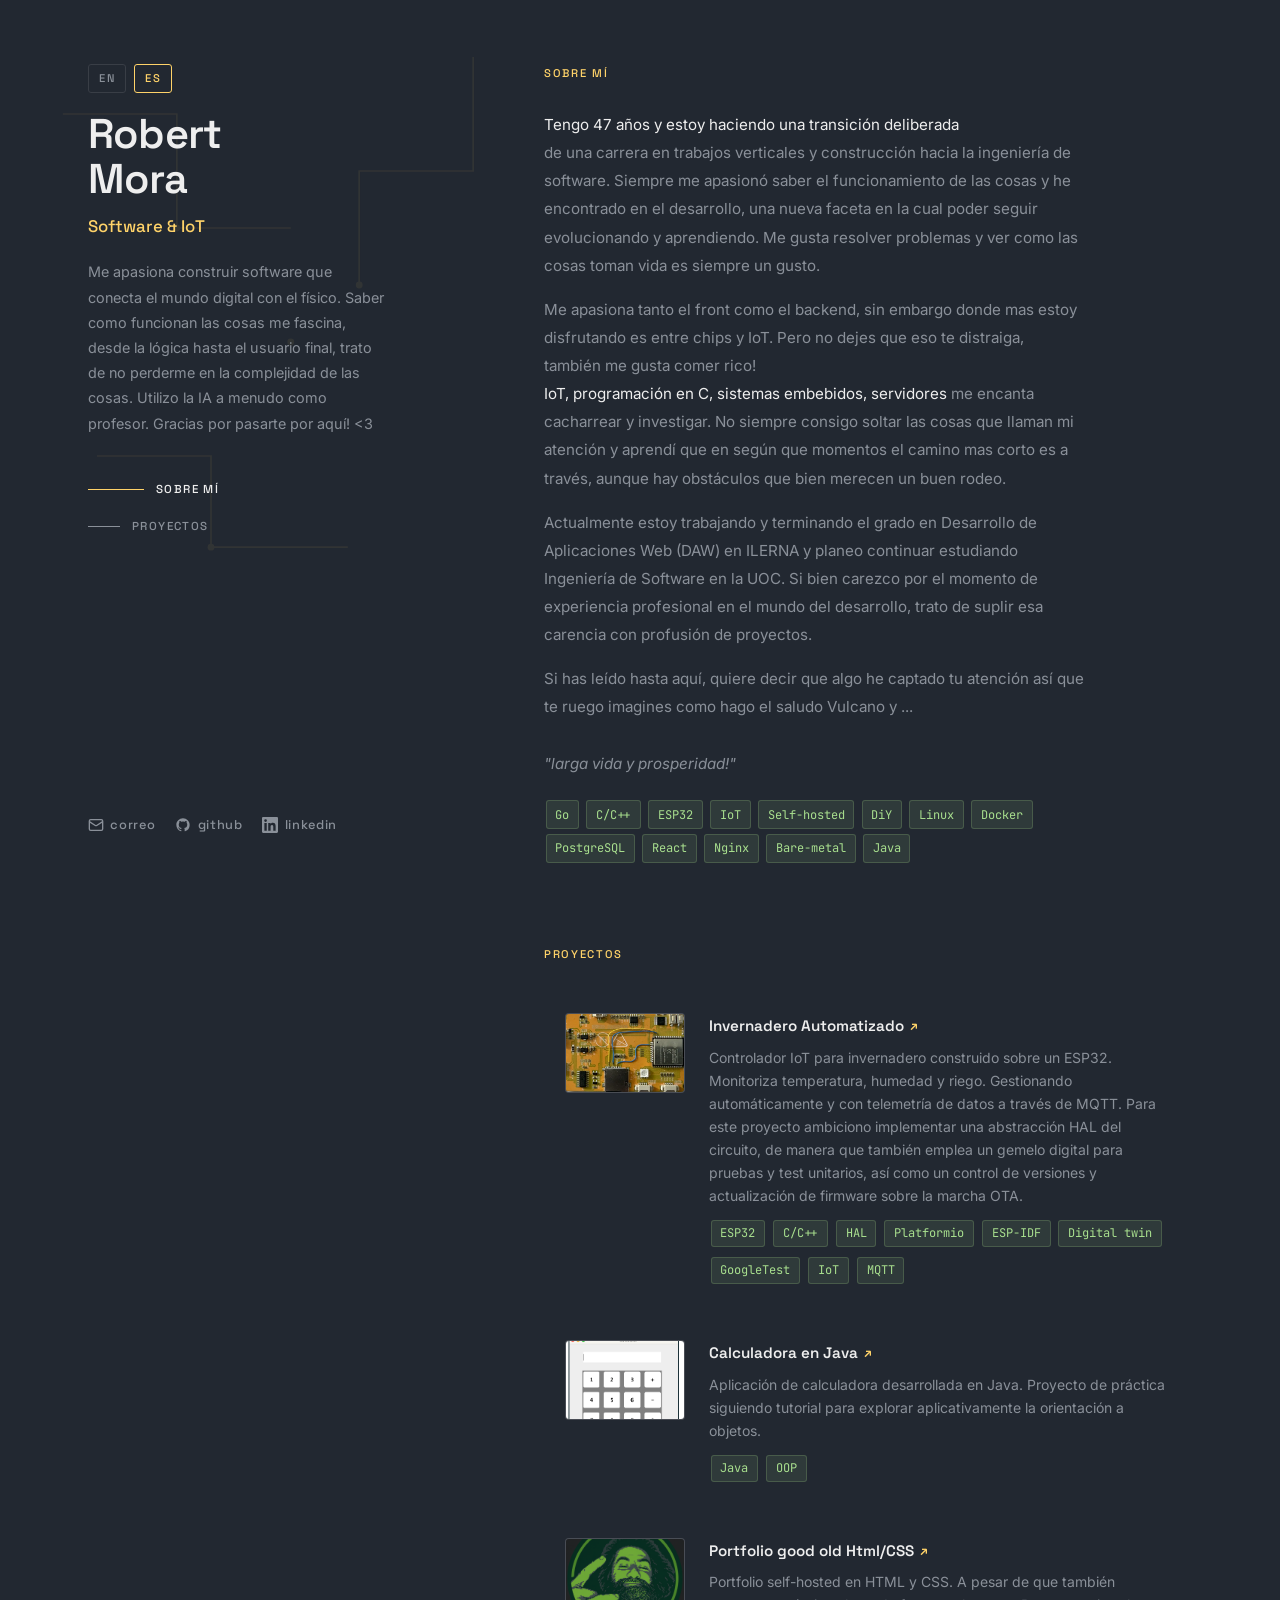
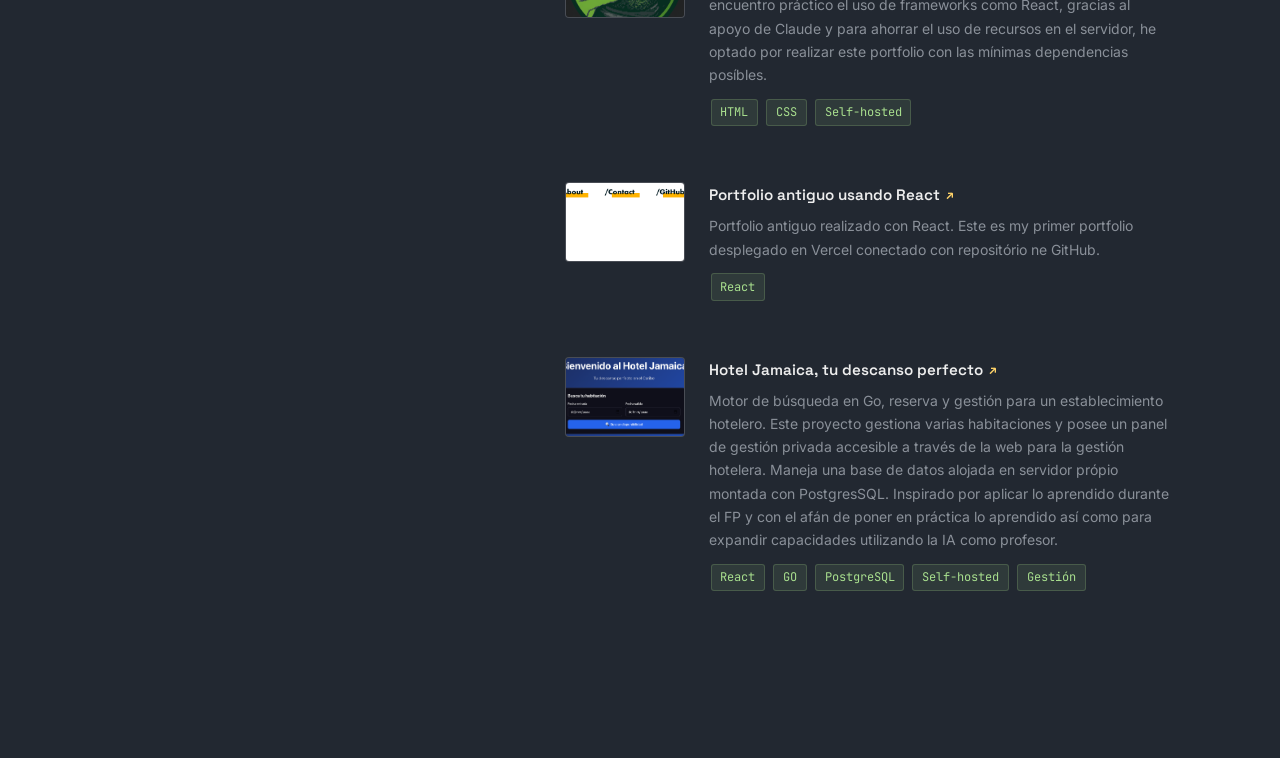
==== html/spanish.html @ 965823fd "added favicon and img folder, also images" ====
<!DOCTYPE html>
<html lang="es">
<head>
  <meta charset="UTF-8" />
  <meta name="viewport" content="width=device-width, initial-scale=1.0" />
  <meta name="description" content="Robert Mora — Ingeniero de Software especializado en IoT, programación bare-metal y desarrollo web full-stack." />
  <title>Robert Mora</title>
  <link rel="stylesheet" href="styles.css" />
  <link rel="icon" type="image/png" href="../img/favicon.png" />
</head>
<body>

  <div class="mobile-indicator" id="mobileIndicator">
    <span class="mobile-section-name" id="mobileSectionName">Sobre mí</span>
  </div>

  <div class="layout">

    <!-- ── PANEL IZQUIERDO ── -->
    <aside class="left" aria-label="Perfil">
      <svg class="circuit-bg" viewBox="0 0 400 600" fill="none" xmlns="http://www.w3.org/2000/svg" aria-hidden="true">
        <path d="M20 100 H120 V200 H220 V300" stroke="#FFD369" stroke-width="1.5" class="trace" style="animation-delay:0s"/>
        <path d="M380 50 V150 H280 V250 H180" stroke="#FFD369" stroke-width="1.5" class="trace" style="animation-delay:0.6s"/>
        <path d="M50 400 H150 V480 H300 V550" stroke="#FFD369" stroke-width="1.5" class="trace" style="animation-delay:1.2s"/>
        <circle cx="120" cy="200" r="3" fill="#FFD369"/>
        <circle cx="220" cy="300" r="3" fill="#FFD369"/>
        <circle cx="280" cy="250" r="3" fill="#FFD369"/>
        <circle cx="150" cy="480" r="3" fill="#FFD369"/>
      </svg>

      <div class="left-inner">
        <div>
          <div class="lang-toggle">
            <a href="index.html" class="lang-btn">EN</a>
            <span class="lang-btn active" aria-current="true">ES</span>
          </div>

          <h1 class="name">Robert<br>Mora</h1>
          <p class="role">Software & IoT</p>
          <p class="bio">
            Me apasiona construir software que conecta el mundo digital con el físico.
            Saber como funcionan las cosas me fascina, desde la lógica hasta el usuario
            final, trato de no perderme en la complejidad de las cosas.
            Utilizo la IA a menudo como profesor.
            Gracias por pasarte por aquí! <3
          </p>

          <nav aria-label="Secciones de la página">
            <ul class="nav" id="siteNav">
              <li class="nav-item active" data-target="sobre-mi">
                <a href="#sobre-mi">
                  <span class="nav-line" aria-hidden="true"></span>
                  <span class="nav-label">Sobre mí</span>
                </a>
              </li>
              <li class="nav-item" data-target="proyectos">
                <a href="#proyectos">
                  <span class="nav-line" aria-hidden="true"></span>
                  <span class="nav-label">Proyectos</span>
                </a>
              </li>
            </ul>
          </nav>
        </div>

        <div>
          <nav class="socials" aria-label="Contacto y redes sociales">
            <a href="mailto:hola@robertmora.dev" class="social-link" aria-label="Enviar correo">
              <svg viewBox="0 0 24 24" fill="none" stroke="currentColor" stroke-width="2" aria-hidden="true">
                <rect x="2" y="4" width="20" height="16" rx="2"/>
                <path d="m22 7-8.97 5.7a1.94 1.94 0 0 1-2.06 0L2 7"/>
              </svg>
              correo
            </a>
            <a href="https://github.com/robertmoar" class="social-link" target="_blank" rel="noopener noreferrer" aria-label="Perfil de GitHub">
              <svg viewBox="0 0 24 24" fill="currentColor" aria-hidden="true">
                <path d="M12 2C6.477 2 2 6.484 2 12.017c0 4.425 2.865 8.18 6.839 9.504.5.092.682-.217.682-.483 0-.237-.008-.868-.013-1.703-2.782.605-3.369-1.343-3.369-1.343-.454-1.158-1.11-1.466-1.11-1.466-.908-.62.069-.608.069-.608 1.003.07 1.531 1.032 1.531 1.032.892 1.53 2.341 1.088 2.91.832.092-.647.35-1.088.636-1.338-2.22-.253-4.555-1.113-4.555-4.951 0-1.093.39-1.988 1.029-2.688-.103-.253-.446-1.272.098-2.65 0 0 .84-.27 2.75 1.026A9.564 9.564 0 0 1 12 6.844a9.59 9.59 0 0 1 2.504.337c1.909-1.296 2.747-1.027 2.747-1.027.546 1.379.202 2.398.1 2.651.64.7 1.028 1.595 1.028 2.688 0 3.848-2.339 4.695-4.566 4.943.359.309.678.92.678 1.855 0 1.338-.012 2.419-.012 2.747 0 .268.18.58.688.482A10.02 10.02 0 0 0 22 12.017C22 6.484 17.522 2 12 2z"/>
              </svg>
              github
            </a>
            <a href="https://www.linkedin.com/in/robertmorasanchez/" class="social-link" target="_blank" rel="noopener noreferrer" aria-label="Perfil de LinkedIn">
              <svg viewBox="0 0 24 24" fill="currentColor" aria-hidden="true">
                <path d="M20.447 20.452h-3.554v-5.569c0-1.328-.027-3.037-1.852-3.037-1.853 0-2.136 1.445-2.136 2.939v5.667H9.351V9h3.414v1.561h.046c.477-.9 1.637-1.85 3.37-1.85 3.601 0 4.267 2.37 4.267 5.455v6.286zM5.337 7.433a2.062 2.062 0 0 1-2.063-2.065 2.064 2.064 0 1 1 2.063 2.065zm1.782 13.019H3.555V9h3.564v11.452zM22.225 0H1.771C.792 0 0 .774 0 1.729v20.542C0 23.227.792 24 1.771 24h20.451C23.2 24 24 23.227 24 22.271V1.729C24 .774 23.2 0 22.222 0h.003z"/>
              </svg>
              linkedin
            </a>
          </nav>
        </div>
      </div>
    </aside>

    <!-- ── PANEL DERECHO ── -->
    <main class="right">

      <section class="section" id="sobre-mi" aria-labelledby="sobre-mi-heading">
        <p class="section-label" id="sobre-mi-heading">Sobre mí</p>
        <div class="about-text">
          <p>
            <span class="about-highlight">Tengo 47 años y estoy haciendo una transición deliberada<br></span>
            de una carrera en trabajos verticales y construcción hacia la ingeniería de software.
            Siempre me apasionó saber el funcionamiento de las cosas y he encontrado en el desarrollo,
            una nueva faceta en la cual poder seguir evolucionando y aprendiendo.
            Me gusta resolver problemas y ver como las cosas toman vida es siempre un gusto.
          </p>
          <p>
            Me apasiona tanto el front como el backend, sin embargo donde mas estoy disfrutando
            es entre chips y IoT. Pero no dejes que eso te distraiga, también me gusta comer rico!<br>
            <span class="about-highlight">IoT, programación en C, sistemas embebidos, servidores</span>
            me encanta cacharrear y investigar. No siempre consigo soltar las cosas que llaman mi atención y
            aprendí que en según que momentos el camino mas corto es a través, aunque hay obstáculos
            que bien merecen un buen rodeo.
          </p>
          <p>
            Actualmente estoy trabajando y terminando el grado en Desarrollo de Aplicaciones Web (DAW) en ILERNA y planeo
            continuar estudiando Ingeniería de Software en la UOC. Si bien carezco por el momento de experiencia
            profesional en el mundo del desarrollo, trato de suplir esa carencia con profusión de proyectos.
            </p>
          <p>
            Si has leído hasta aquí, quiere decir que algo he captado tu atención así que te ruego imagines como
            hago el saludo Vulcano y ...<br><br>
            <i>"larga vida y prosperidad!"</i>
          </p>
          <div class="tags">
            <span class="tag">Go</span>
            <span class="tag">C/C++</span>
            <span class="tag">ESP32</span>
            <span class="tag">IoT</span>
            <span class="tag">Self-hosted</span>
            <span class="tag">DiY</span>
            <span class="tag">Linux</span>
            <span class="tag">Docker</span>
            <span class="tag">PostgreSQL</span>
            <span class="tag">React</span>
            <span class="tag">Nginx</span>
            <span class="tag">Bare-metal</span>
            <span class="tag">Java</span>
          </div>
        </div>
      </section>

      <section class="section" id="proyectos" aria-labelledby="proyectos-heading">
        <p class="section-label" id="proyectos-heading">Proyectos</p>

        <a class="project-card" href="https://github.com/robertmoar/invernadero" target="_blank" rel="noopener noreferrer" aria-label="Proyecto Invernadero Automatizado en GitHub">
          <div class="project-img">
            <!--<span class="project-img-icon" aria-hidden="true">🌱</span>-->
            <img src="../img/cyd.png" alt="Cheap Yellow Display">
          </div>
          <div class="project-content">
            <p class="project-title">
              Invernadero Automatizado
              <span class="project-arrow" aria-hidden="true">↗</span>
            </p>
            <p class="project-desc">
              Controlador IoT para invernadero construido sobre un ESP32. Monitoriza
              temperatura, humedad y riego. Gestionando automáticamente y con telemetría de datos
              a través de MQTT. Para este proyecto ambiciono implementar una abstracción HAL
              del circuito, de manera que también emplea un gemelo digital para pruebas y test unitarios,
              así como un control de versiones y actualización de firmware sobre la marcha OTA.
            </p>
            <div class="project-tags">
              <span class="tag">ESP32</span>
              <span class="tag">C/C++</span>
              <span class="tag">HAL</span>
              <span class="tag">Platformio</span>
              <span class="tag">ESP-IDF</span>
              <span class="tag">Digital twin</span>
              <span class="tag">GoogleTest</span>
              <span class="tag">IoT</span>
              <span class="tag">MQTT</span>
            </div>
          </div>
        </a>

        <a class="project-card" href="https://github.com/robertmoar/javaCalc" target="_blank" rel="noopener noreferrer" aria-label="Proyecto Calculadora en Java en GitHub">
          <div class="project-img">
            <!--<span class="project-img-icon" aria-hidden="true">⌗</span>-->
            <img src="../img/calcul.png" alt="Java calculator">
          </div>
          <div class="project-content">
            <p class="project-title">
              Calculadora en Java
              <span class="project-arrow" aria-hidden="true">↗</span>
            </p>
            <p class="project-desc">
              Aplicación de calculadora desarrollada en Java. Proyecto de práctica
              siguiendo tutorial para explorar aplicativamente la orientación a
              objetos.
            </p>
            <div class="project-tags">
              <span class="tag">Java</span>
              <span class="tag">OOP</span>
            </div>
          </div>
        </a>

        <a class="project-card" href="https://github.com/robertmoar/portfolio" target="_blank" rel="noopener noreferrer" aria-label="Proyecto Portfolio en GitHub">
          <div class="project-img">
            <!--<span class="project-img-icon" aria-hidden="true">⌗</span>-->
            <img src="../img/logoRoPortafoli.png" alt="robert good vibes">
          </div>
          <div class="project-content">
            <p class="project-title">
              Portfolio good old Html/CSS
              <span class="project-arrow" aria-hidden="true">↗</span>
            </p>
            <p class="project-desc">
              Portfolio self-hosted en HTML y CSS. A pesar de que también encuentro
              práctico el uso de frameworks como React, gracias al apoyo de Claude y
              para ahorrar el uso de recursos en el servidor, he optado por realizar
              este portfolio con las mínimas dependencias posíbles.
            </p>
            <div class="project-tags">
              <span class="tag">HTML</span>
              <span class="tag">CSS</span>
              <span class="tag">Self-hosted</span>
            </div>
          </div>
        </a>

        <a class="project-card" href="https://portfoliold.robertmora.dev/" target="_blank" rel="noopener noreferrer" aria-label="Proyecto Portfolio en GitHub">
          <div class="project-img">
            <!--<span class="project-img-icon" aria-hidden="true">⌗</span>-->
            <img src="../img/portold.png" alt="screen shot old portfolio">
          </div>
          <div class="project-content">
            <p class="project-title">
              Portfolio antiguo usando React
              <span class="project-arrow" aria-hidden="true">↗</span>
            </p>
            <p class="project-desc">
              Portfolio antiguo realizado con React. Este es my primer
              portfolio desplegado en Vercel
              conectado con repositório ne GitHub.
            </p>
            <div class="project-tags">
              <span class="tag">React</span>
            </div>
          </div>
        </a>

        <a class="project-card" href="https://hotel.robertmora.dev/" target="_blank" rel="noopener noreferrer" aria-label="Proyecto Portfolio en GitHub">
          <div class="project-img">
            <!--<span class="project-img-icon" aria-hidden="true">⌗</span>-->
            <img src="../img/jamaicahotel.png" alt="screen shot hotel website">
          </div>
          <div class="project-content">
            <p class="project-title">
              Hotel Jamaica, tu descanso perfecto
              <span class="project-arrow" aria-hidden="true">↗</span>
            </p>
            <p class="project-desc">
              Motor de búsqueda en Go, reserva y gestión para un establecimiento
              hotelero. Este proyecto gestiona varias habitaciones y posee un
              panel de gestión privada accesible a través de la web para la
              gestión hotelera. Maneja una base de datos alojada en servidor
              própio montada con PostgresSQL. Inspirado por aplicar lo aprendido
              durante el FP y con el afán de poner en práctica lo aprendido así como
              para expandir capacidades utilizando la IA como profesor.
            </p>
            <div class="project-tags">
              <span class="tag">React</span>
              <span class="tag">GO</span>
              <span class="tag">PostgreSQL</span>
              <span class="tag">Self-hosted</span>
              <span class="tag">Gestión</span>
            </div>
          </div>
        </a>

      </section>

    </main>
  </div>

  <script>
    const sections = ['sobre-mi', 'proyectos'];
    const navItems = document.querySelectorAll('#siteNav .nav-item');
    const mobileName = document.getElementById('mobileSectionName');
    const labels = { 'sobre-mi': 'Sobre mí', 'proyectos': 'Proyectos' };

    function getActive() {
      const scrollY = window.scrollY + 120;
      let current = sections[0];
      sections.forEach(id => {
        const el = document.getElementById(id);
        if (el && el.offsetTop <= scrollY) current = id;
      });
      return current;
    }

    function updateNav() {
      const current = getActive();
      navItems.forEach(item => {
        item.classList.toggle('active', item.dataset.target === current);
      });
      if (mobileName) mobileName.textContent = labels[current] || '';
    }

    window.addEventListener('scroll', updateNav, { passive: true });
    updateNav();
  </script>

</body>
</html>
---- html/styles.css ----
@import url('https://fonts.googleapis.com/css2?family=Space+Grotesk:wght@400;500;600&family=Inter:wght@400;500&family=JetBrains+Mono:wght@400&display=swap');

*, *::before, *::after {
  margin: 0;
  padding: 0;
  box-sizing: border-box;
}

:root {
  --bg:      #222831;
  --surface: #393E46;
  --gold:    #FFD369;
  --text:    #EEEEEE;
  --green:   #A8DF8E;
  --muted:   #8a9099;
  --font-display: 'Space Grotesk', sans-serif;
  --font-body:    'Inter', sans-serif;
  --font-mono:    'JetBrains Mono', monospace;
}

html { scroll-behavior: smooth; }

body {
  background: var(--bg);
  color: var(--text);
  font-family: var(--font-body);
  min-height: 100vh;
  line-height: 1.7;
}

/* ── LAYOUT ── */
.layout {
  display: flex;
  min-height: 100vh;
  max-width: 1200px;
  margin: 0 auto;
}

/* ── LEFT PANEL ── */
.left {
  width: 38%;
  padding: 4rem 3rem;
  position: sticky;
  top: 0;
  height: 100vh;
  display: flex;
  flex-direction: column;
  justify-content: space-between;
  overflow: hidden;
}

.circuit-bg {
  position: absolute;
  inset: 0;
  opacity: 0.07;
  pointer-events: none;
}

.left-inner {
  position: relative;
  z-index: 1;
  display: flex;
  flex-direction: column;
  height: 100%;
  justify-content: space-between;
}

.name {
  font-family: var(--font-display);
  font-size: 2.6rem;
  font-weight: 600;
  line-height: 1.08;
  color: var(--text);
  letter-spacing: -0.02em;
}

.role {
  font-family: var(--font-display);
  font-size: 1.05rem;
  font-weight: 500;
  color: var(--gold);
  margin-top: 0.6rem;
}

.bio {
  font-size: 0.9rem;
  color: var(--muted);
  line-height: 1.75;
  margin-top: 1.2rem;
  max-width: 300px;
}

/* ── NAV ── */
.nav {
  display: flex;
  flex-direction: column;
  gap: 0.6rem;
  margin-top: 2.5rem;
  list-style: none;
}

.nav-item a {
  display: flex;
  align-items: center;
  gap: 0.75rem;
  text-decoration: none;
  padding: 0.25rem 0;
  transition: all 0.2s;
}

.nav-line {
  width: 2rem;
  height: 1px;
  background: var(--muted);
  transition: all 0.2s;
  flex-shrink: 0;
}

.nav-label {
  font-family: var(--font-display);
  font-size: 0.72rem;
  font-weight: 500;
  letter-spacing: 0.12em;
  text-transform: uppercase;
  color: var(--muted);
  transition: all 0.2s;
}

.nav-item a:hover .nav-line,
.nav-item.active .nav-line {
  width: 3.5rem;
  background: var(--gold);
}

.nav-item a:hover .nav-label,
.nav-item.active .nav-label {
  color: var(--text);
}

/* ── LANG TOGGLE ── */
.lang-toggle {
  display: flex;
  gap: 0.5rem;
  margin-bottom: 1.2rem;
}

.lang-btn {
  background: none;
  border: 1px solid var(--surface);
  color: var(--muted);
  font-family: var(--font-display);
  font-size: 0.7rem;
  font-weight: 500;
  letter-spacing: 0.1em;
  padding: 0.25rem 0.65rem;
  cursor: pointer;
  transition: all 0.2s;
  border-radius: 3px;
  text-decoration: none;
  display: inline-block;
}

.lang-btn.active {
  border-color: var(--gold);
  color: var(--gold);
}

.lang-btn:hover {
  border-color: var(--text);
  color: var(--text);
}

/* ── SOCIALS ── */
.socials {
  display: flex;
  gap: 1.25rem;
  align-items: center;
  flex-wrap: wrap;
}

.social-link {
  color: var(--muted);
  text-decoration: none;
  font-size: 0.8rem;
  font-family: var(--font-display);
  font-weight: 500;
  letter-spacing: 0.05em;
  transition: color 0.2s;
  display: flex;
  align-items: center;
  gap: 0.4rem;
}

.social-link:hover { color: var(--gold); }

.social-link svg {
  width: 16px;
  height: 16px;
  flex-shrink: 0;
}

/* ── RIGHT PANEL ── */
.right {
  flex: 1;
  padding: 4rem 3rem;
}

/* ── SECTIONS ── */
.section {
  margin-bottom: 5rem;
  scroll-margin-top: 2rem;
}

.section-label {
  font-family: var(--font-display);
  font-size: 0.7rem;
  font-weight: 500;
  letter-spacing: 0.15em;
  text-transform: uppercase;
  color: var(--gold);
  margin-bottom: 1.75rem;
}

/* ── ABOUT ── */
.about-text {
  font-size: 0.95rem;
  line-height: 1.85;
  color: var(--muted);
  max-width: 540px;
}

.about-text p + p { margin-top: 1rem; }

.about-highlight { color: var(--text); }

/* ── TAGS ── */
.tag {
  display: inline-block;
  font-family: var(--font-mono);
  font-size: 0.75rem;
  color: var(--green);
  background: rgba(168, 223, 142, 0.1);
  border: 1px solid rgba(168, 223, 142, 0.2);
  padding: 0.15rem 0.55rem;
  border-radius: 3px;
  margin: 0.15rem 0.1rem;
}

.tags { margin-top: 1.25rem; }

/* ── PROJECT CARDS ── */
.project-card {
  display: flex;
  gap: 1.5rem;
  padding: 1.25rem;
  border-radius: 8px;
  border: 1px solid transparent;
  transition: all 0.2s;
  margin-bottom: 0.75rem;
  text-decoration: none;
  color: inherit;
}

.project-card:hover {
  background: var(--surface);
  border-color: rgba(255, 211, 105, 0.15);
}

.project-img {
  width: 120px;
  height: 80px;
  border-radius: 4px;
  flex-shrink: 0;
  background: var(--surface);
  border: 1px solid rgba(255, 255, 255, 0.08);
  overflow: hidden;
  display: flex;
  align-items: center;
  justify-content: center;
}

.project-img img {
  width: 100%;
  height: 100%;
  object-fit: cover;
}

.project-img-icon {
  font-size: 1.8rem;
  opacity: 0.5;
}

.project-content { flex: 1; }

.project-title {
  font-family: var(--font-display);
  font-size: 0.95rem;
  font-weight: 600;
  color: var(--text);
  display: flex;
  align-items: center;
  gap: 0.4rem;
  transition: color 0.2s;
}

.project-card:hover .project-title { color: var(--gold); }

.project-arrow {
  font-size: 0.8rem;
  color: var(--gold);
  transition: transform 0.2s;
  display: inline-block;
}

.project-card:hover .project-arrow { transform: translate(2px, -2px); }

.project-desc {
  font-size: 0.875rem;
  color: var(--muted);
  line-height: 1.65;
  margin-top: 0.4rem;
}

.project-tags {
  display: flex;
  flex-wrap: wrap;
  gap: 0.3rem;
  margin-top: 0.65rem;
}

/* ── MOBILE NAV INDICATOR ── */
.mobile-indicator {
  display: none;
  position: sticky;
  top: 0;
  z-index: 100;
  background: rgba(34, 40, 49, 0.96);
  backdrop-filter: blur(10px);
  -webkit-backdrop-filter: blur(10px);
  padding: 0.75rem 1.5rem;
  border-bottom: 1px solid rgba(255, 211, 105, 0.12);
}

.mobile-section-name {
  font-family: var(--font-display);
  font-size: 0.7rem;
  font-weight: 500;
  letter-spacing: 0.12em;
  text-transform: uppercase;
  color: var(--gold);
}

/* ── CIRCUIT ANIMATION ── */
@keyframes trace-draw {
  to { stroke-dashoffset: 0; }
}

.trace {
  stroke-dasharray: 300;
  stroke-dashoffset: 300;
  animation: trace-draw 3s ease forwards;
}

/* ── RESPONSIVE ── */
@media (max-width: 768px) {
  .layout { flex-direction: column; }

  .left {
    width: 100%;
    height: auto;
    position: static;
    padding: 2.5rem 1.5rem 1.5rem;
  }

  .bio { max-width: 100%; }
  .nav { display: none; }
  .mobile-indicator { display: block; }

  .right { padding: 0 1.5rem 3rem; }

  .section { margin-bottom: 3.5rem; }

  .project-card { flex-direction: column; }

  .project-img {
    width: 100%;
    height: 180px;
  }
}
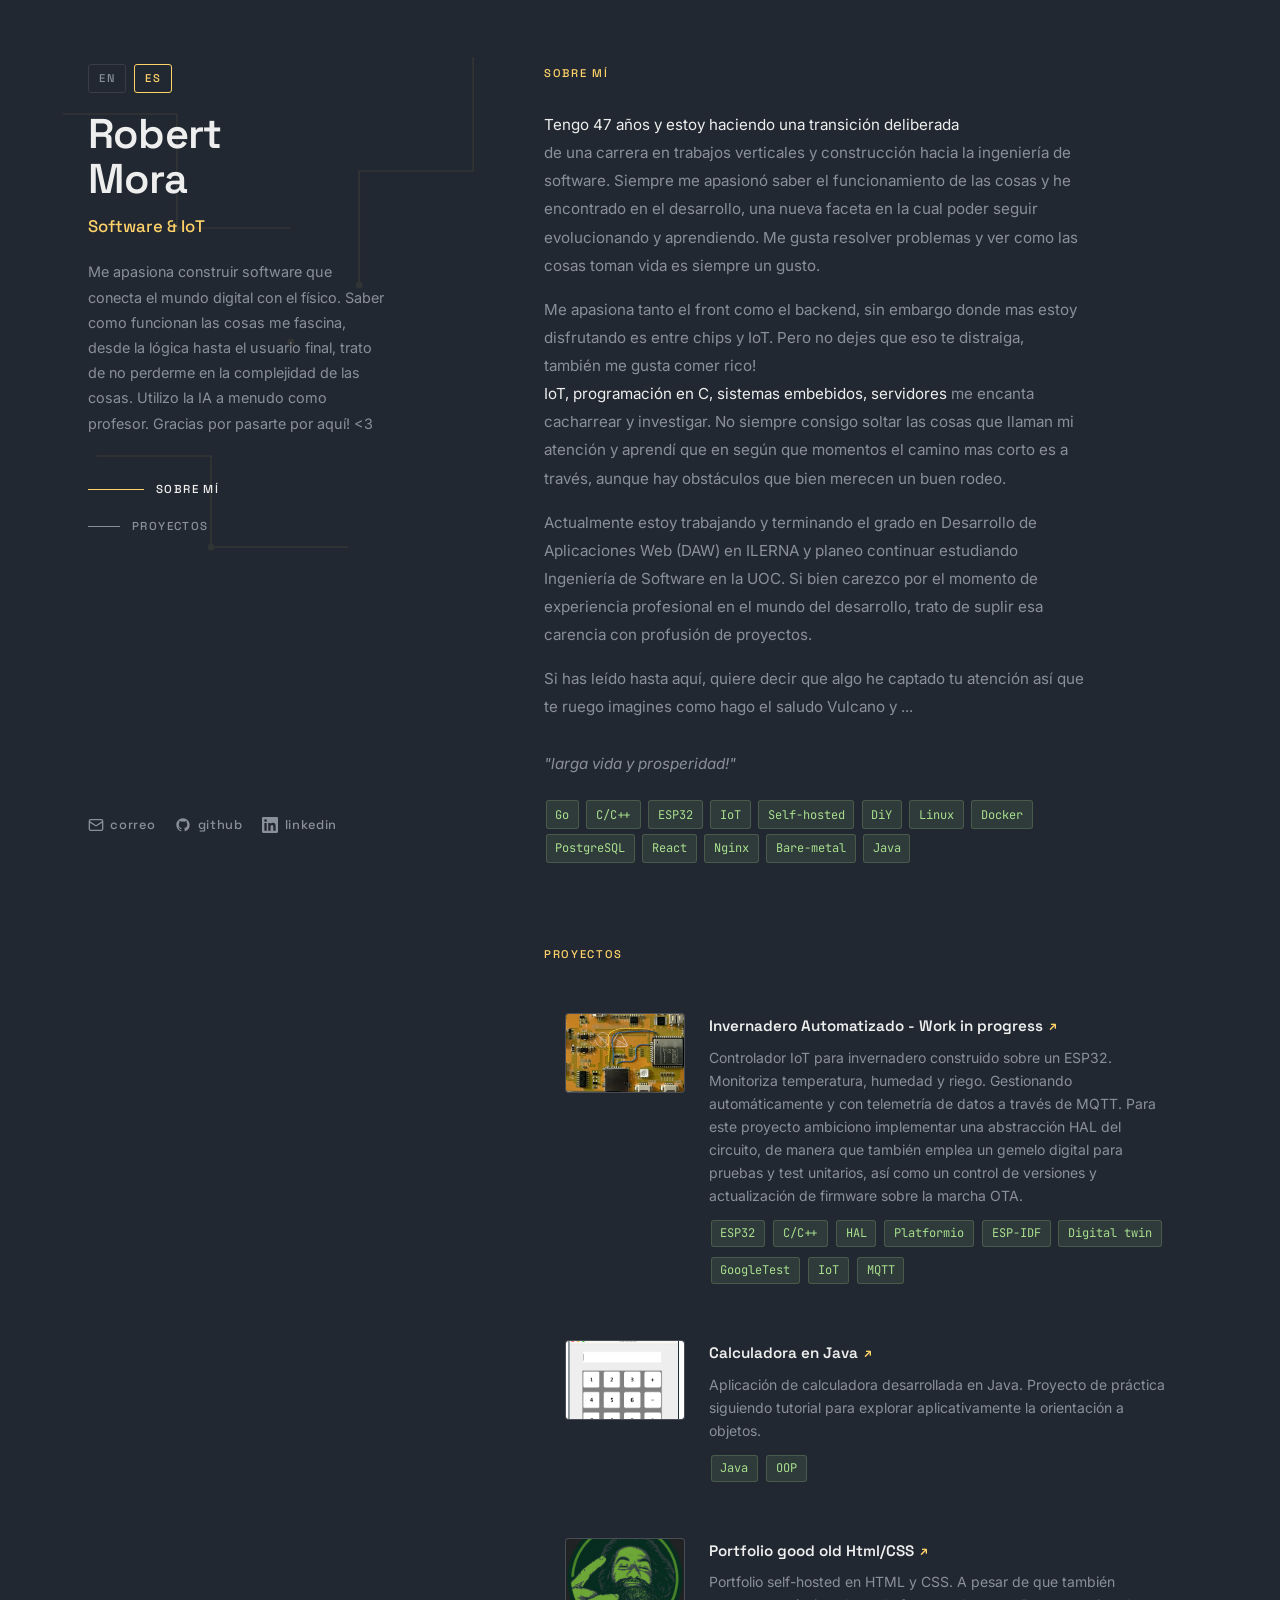
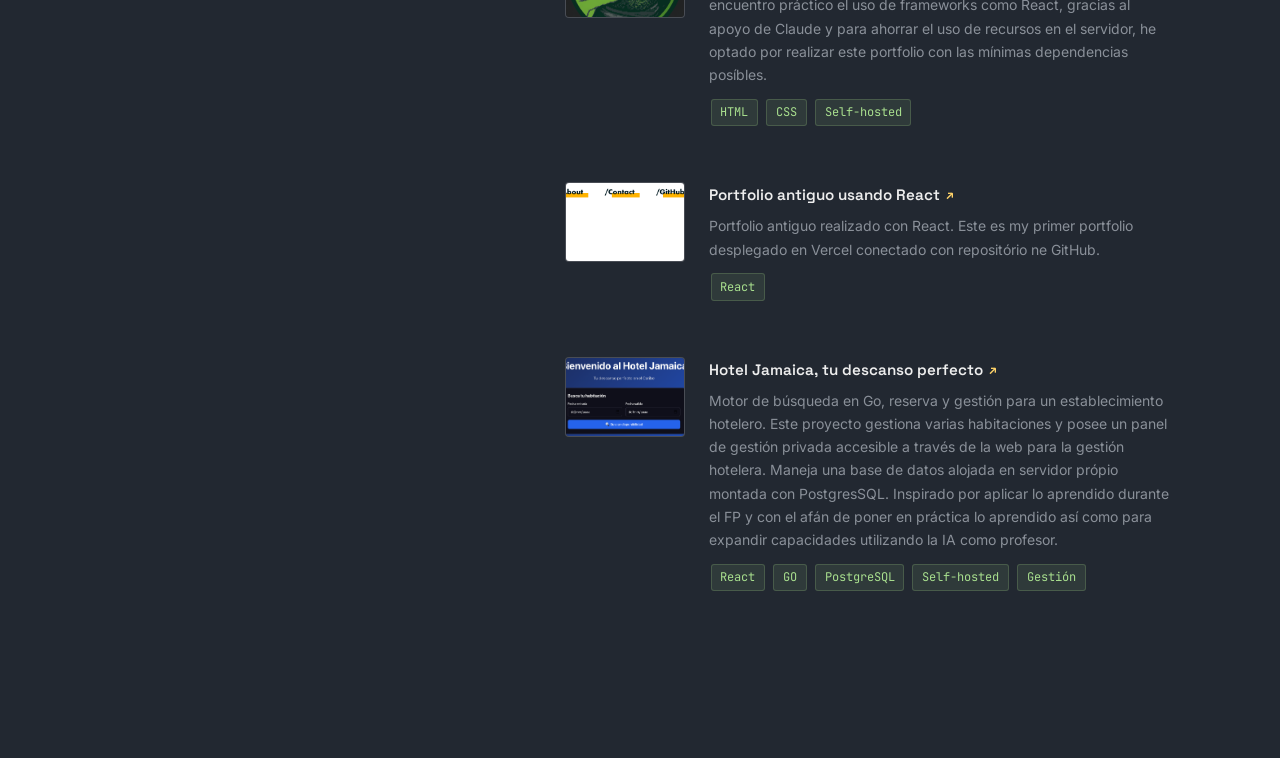
==== commit 36e37833: "work in progress" ====
--- a/html/spanish.html
+++ b/html/spanish.html
@@ -6,7 +6,7 @@
   <meta name="description" content="Robert Mora — Ingeniero de Software especializado en IoT, programación bare-metal y desarrollo web full-stack." />
   <title>Robert Mora</title>
   <link rel="stylesheet" href="styles.css" />
-  <link rel="icon" type="image/png" href="../img/favicon.png" />
+  <link rel="icon" type="image/png" href="./img/favicon.png" />
 </head>
 <body>
 
@@ -148,7 +148,7 @@
           </div>
           <div class="project-content">
             <p class="project-title">
-              Invernadero Automatizado
+              Invernadero Automatizado - Work in progress
               <span class="project-arrow" aria-hidden="true">↗</span>
             </p>
             <p class="project-desc">
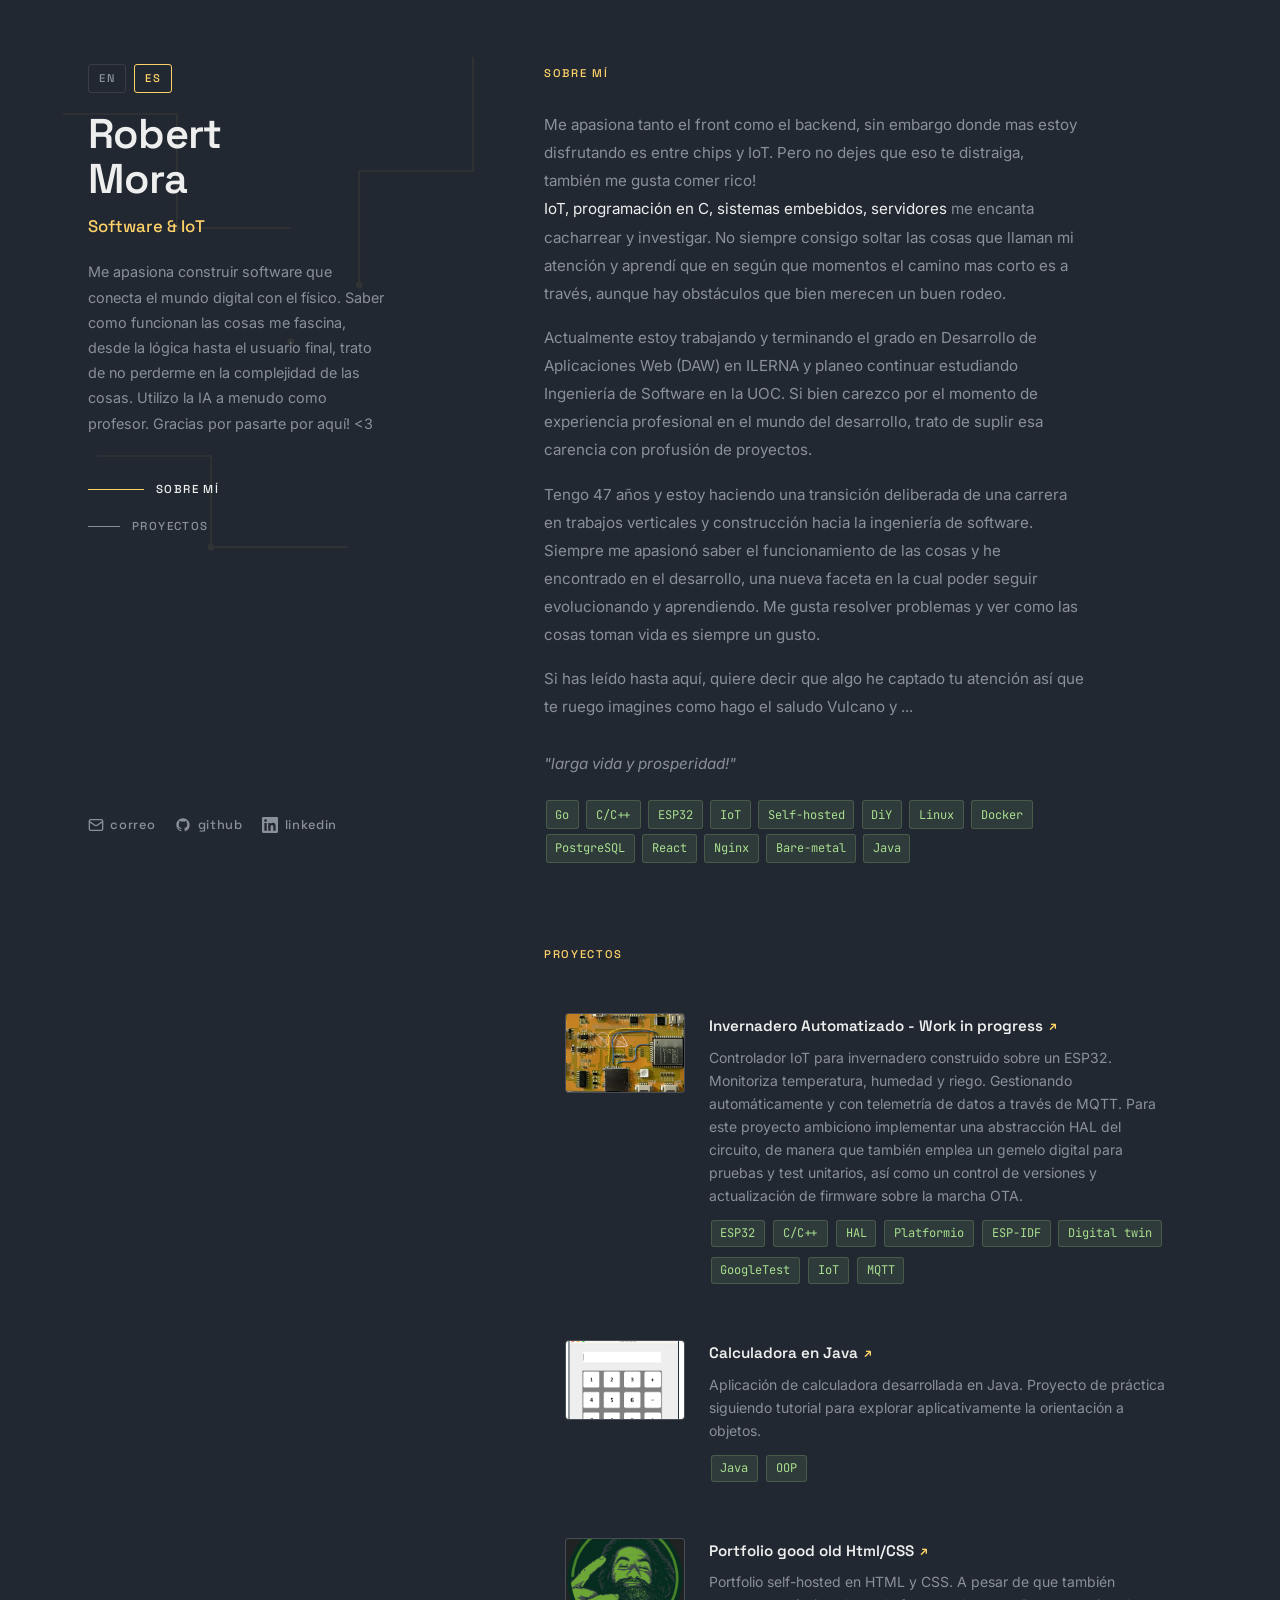
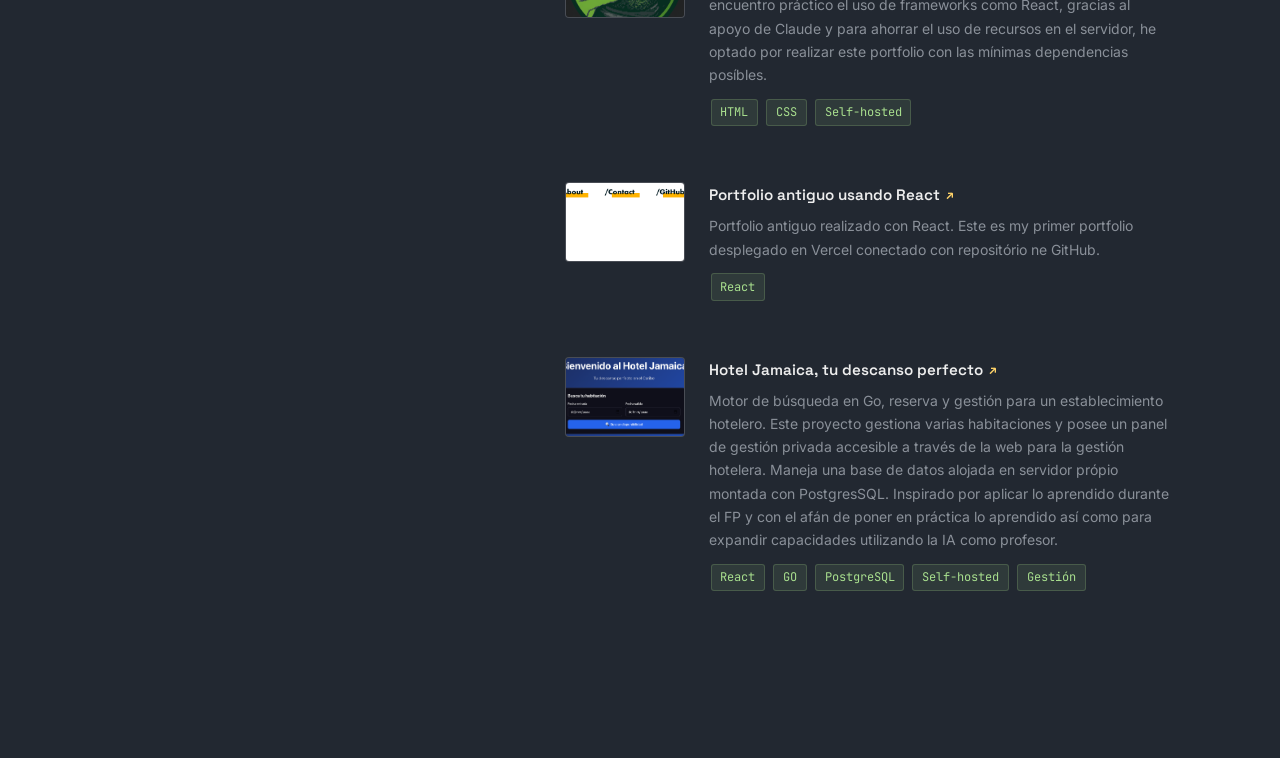
==== commit 64f2b641: "changed som p" ====
--- a/html/spanish.html
+++ b/html/spanish.html
@@ -3,7 +3,7 @@
 <head>
   <meta charset="UTF-8" />
   <meta name="viewport" content="width=device-width, initial-scale=1.0" />
-  <meta name="description" content="Robert Mora — Ingeniero de Software especializado en IoT, programación bare-metal y desarrollo web full-stack." />
+  <meta name="description" content="Robert Mora — Software & IoT, programación bare-metal y desarrollo web full-stack." />
   <title>Robert Mora</title>
   <link rel="stylesheet" href="styles.css" />
   <link rel="icon" type="image/png" href="./img/favicon.png" />
@@ -96,13 +96,6 @@
         <p class="section-label" id="sobre-mi-heading">Sobre mí</p>
         <div class="about-text">
           <p>
-            <span class="about-highlight">Tengo 47 años y estoy haciendo una transición deliberada<br></span>
-            de una carrera en trabajos verticales y construcción hacia la ingeniería de software.
-            Siempre me apasionó saber el funcionamiento de las cosas y he encontrado en el desarrollo,
-            una nueva faceta en la cual poder seguir evolucionando y aprendiendo.
-            Me gusta resolver problemas y ver como las cosas toman vida es siempre un gusto.
-          </p>
-          <p>
             Me apasiona tanto el front como el backend, sin embargo donde mas estoy disfrutando
             es entre chips y IoT. Pero no dejes que eso te distraiga, también me gusta comer rico!<br>
             <span class="about-highlight">IoT, programación en C, sistemas embebidos, servidores</span>
@@ -115,6 +108,13 @@
             continuar estudiando Ingeniería de Software en la UOC. Si bien carezco por el momento de experiencia
             profesional en el mundo del desarrollo, trato de suplir esa carencia con profusión de proyectos.
             </p>
+          <p>
+            Tengo 47 años y estoy haciendo una transición deliberada
+            de una carrera en trabajos verticales y construcción hacia la ingeniería de software.
+            Siempre me apasionó saber el funcionamiento de las cosas y he encontrado en el desarrollo,
+            una nueva faceta en la cual poder seguir evolucionando y aprendiendo.
+            Me gusta resolver problemas y ver como las cosas toman vida es siempre un gusto.
+          </p>
           <p>
             Si has leído hasta aquí, quiere decir que algo he captado tu atención así que te ruego imagines como
             hago el saludo Vulcano y ...<br><br>
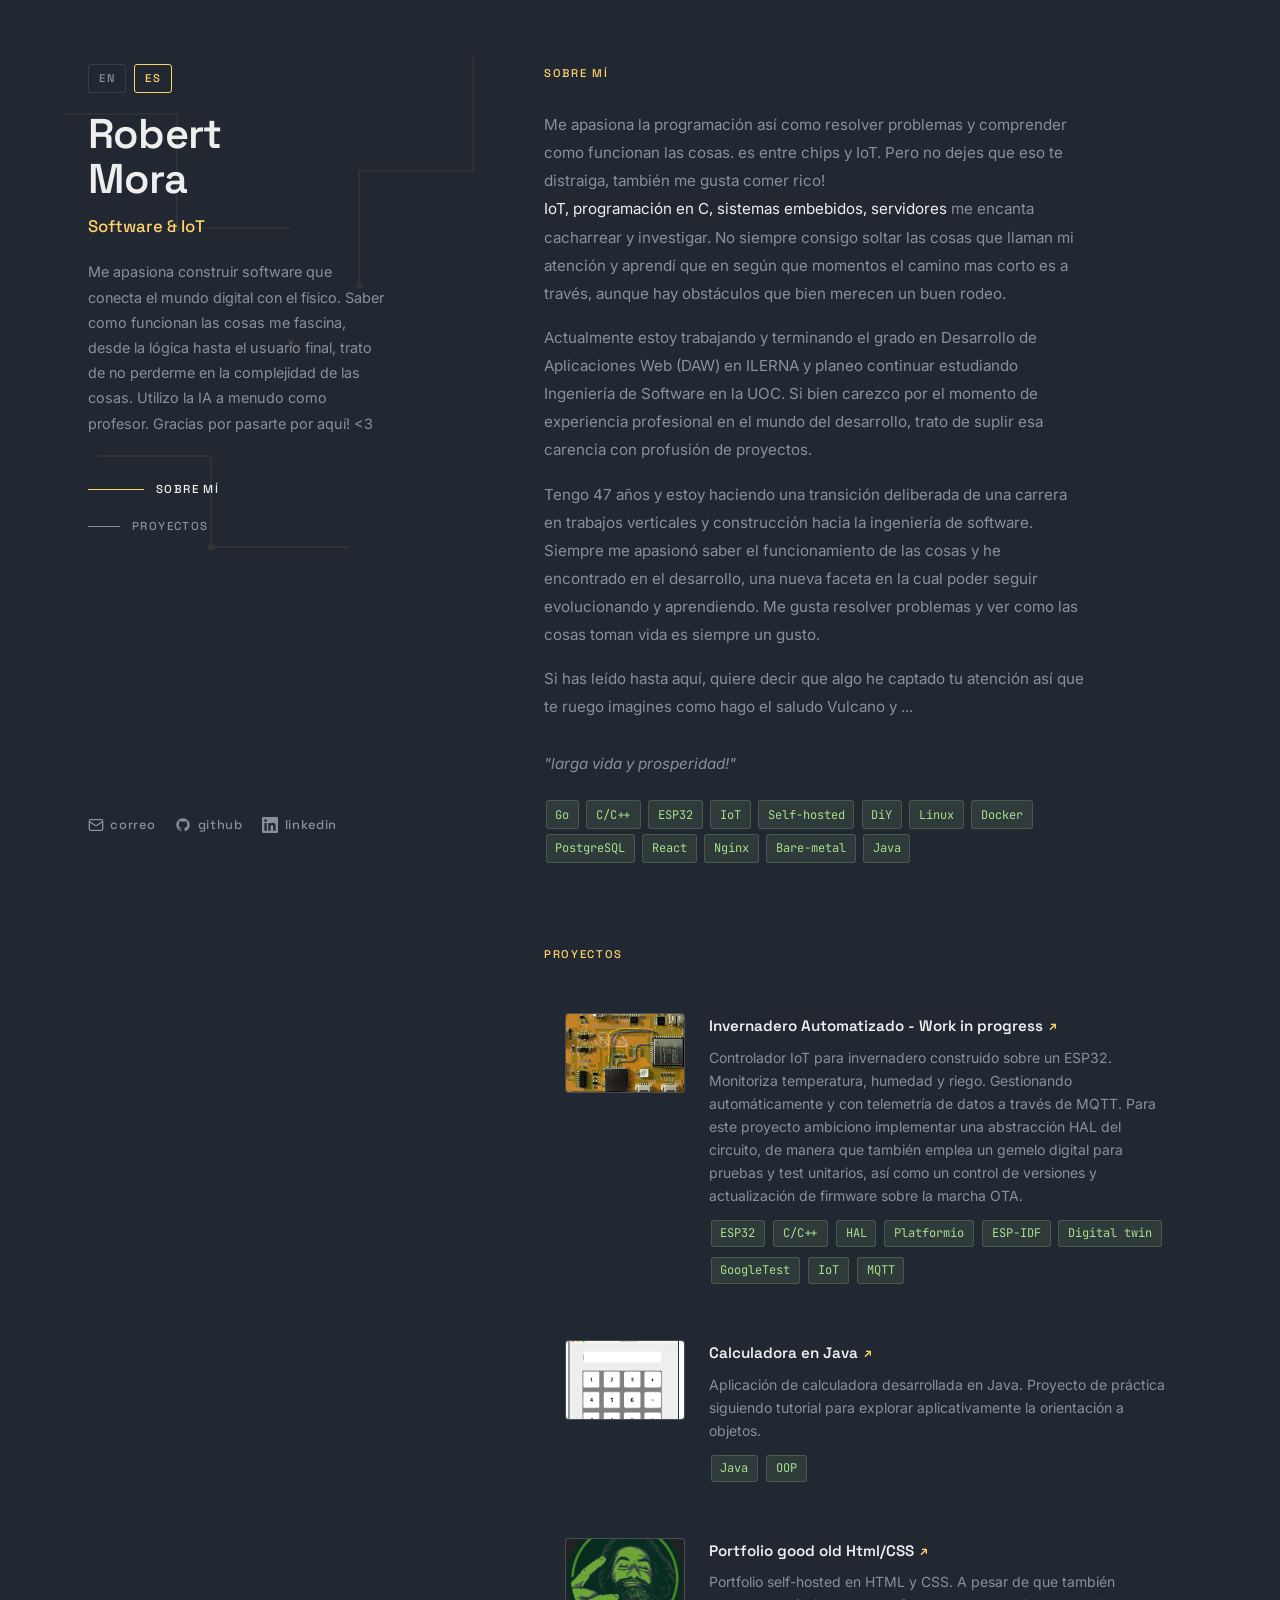
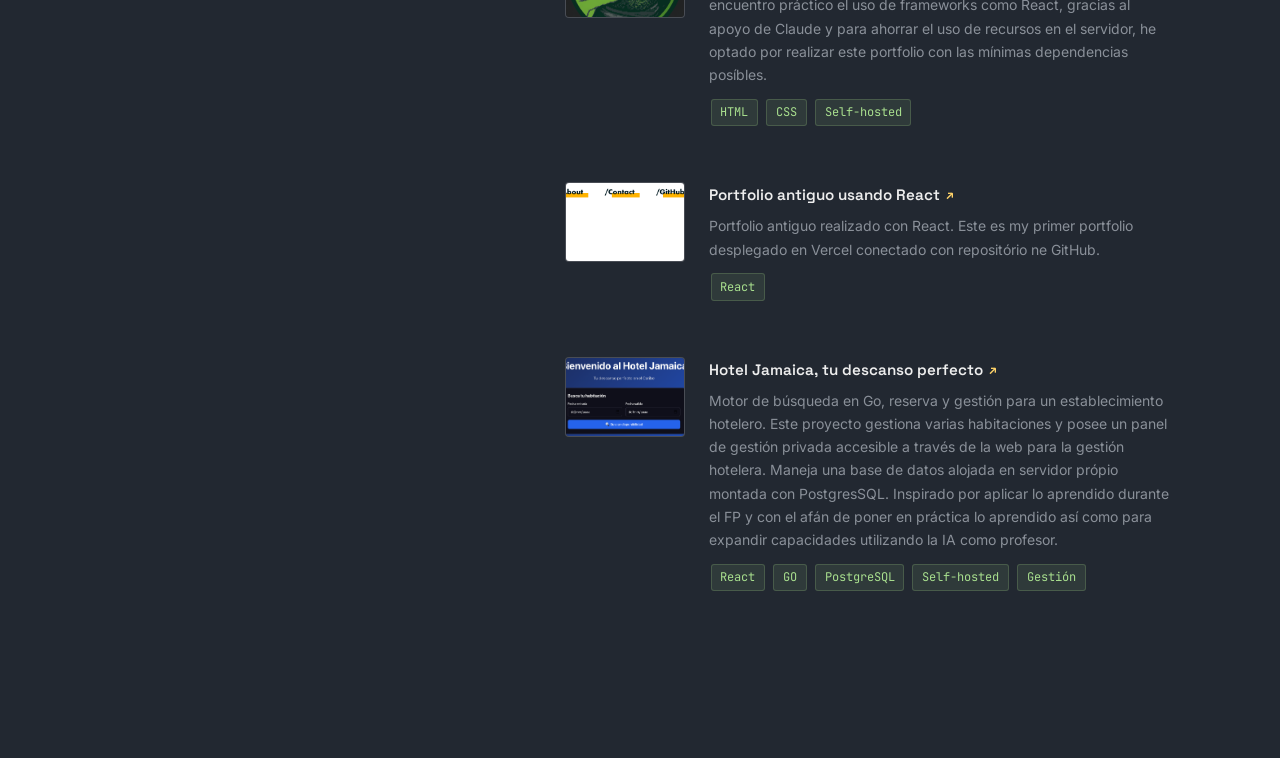
==== commit f50c2119: "changes on the about text" ====
--- a/html/spanish.html
+++ b/html/spanish.html
@@ -96,7 +96,7 @@
         <p class="section-label" id="sobre-mi-heading">Sobre mí</p>
         <div class="about-text">
           <p>
-            Me apasiona tanto el front como el backend, sin embargo donde mas estoy disfrutando
+            Me apasiona la programación así como resolver problemas y comprender como funcionan las cosas.
             es entre chips y IoT. Pero no dejes que eso te distraiga, también me gusta comer rico!<br>
             <span class="about-highlight">IoT, programación en C, sistemas embebidos, servidores</span>
             me encanta cacharrear y investigar. No siempre consigo soltar las cosas que llaman mi atención y
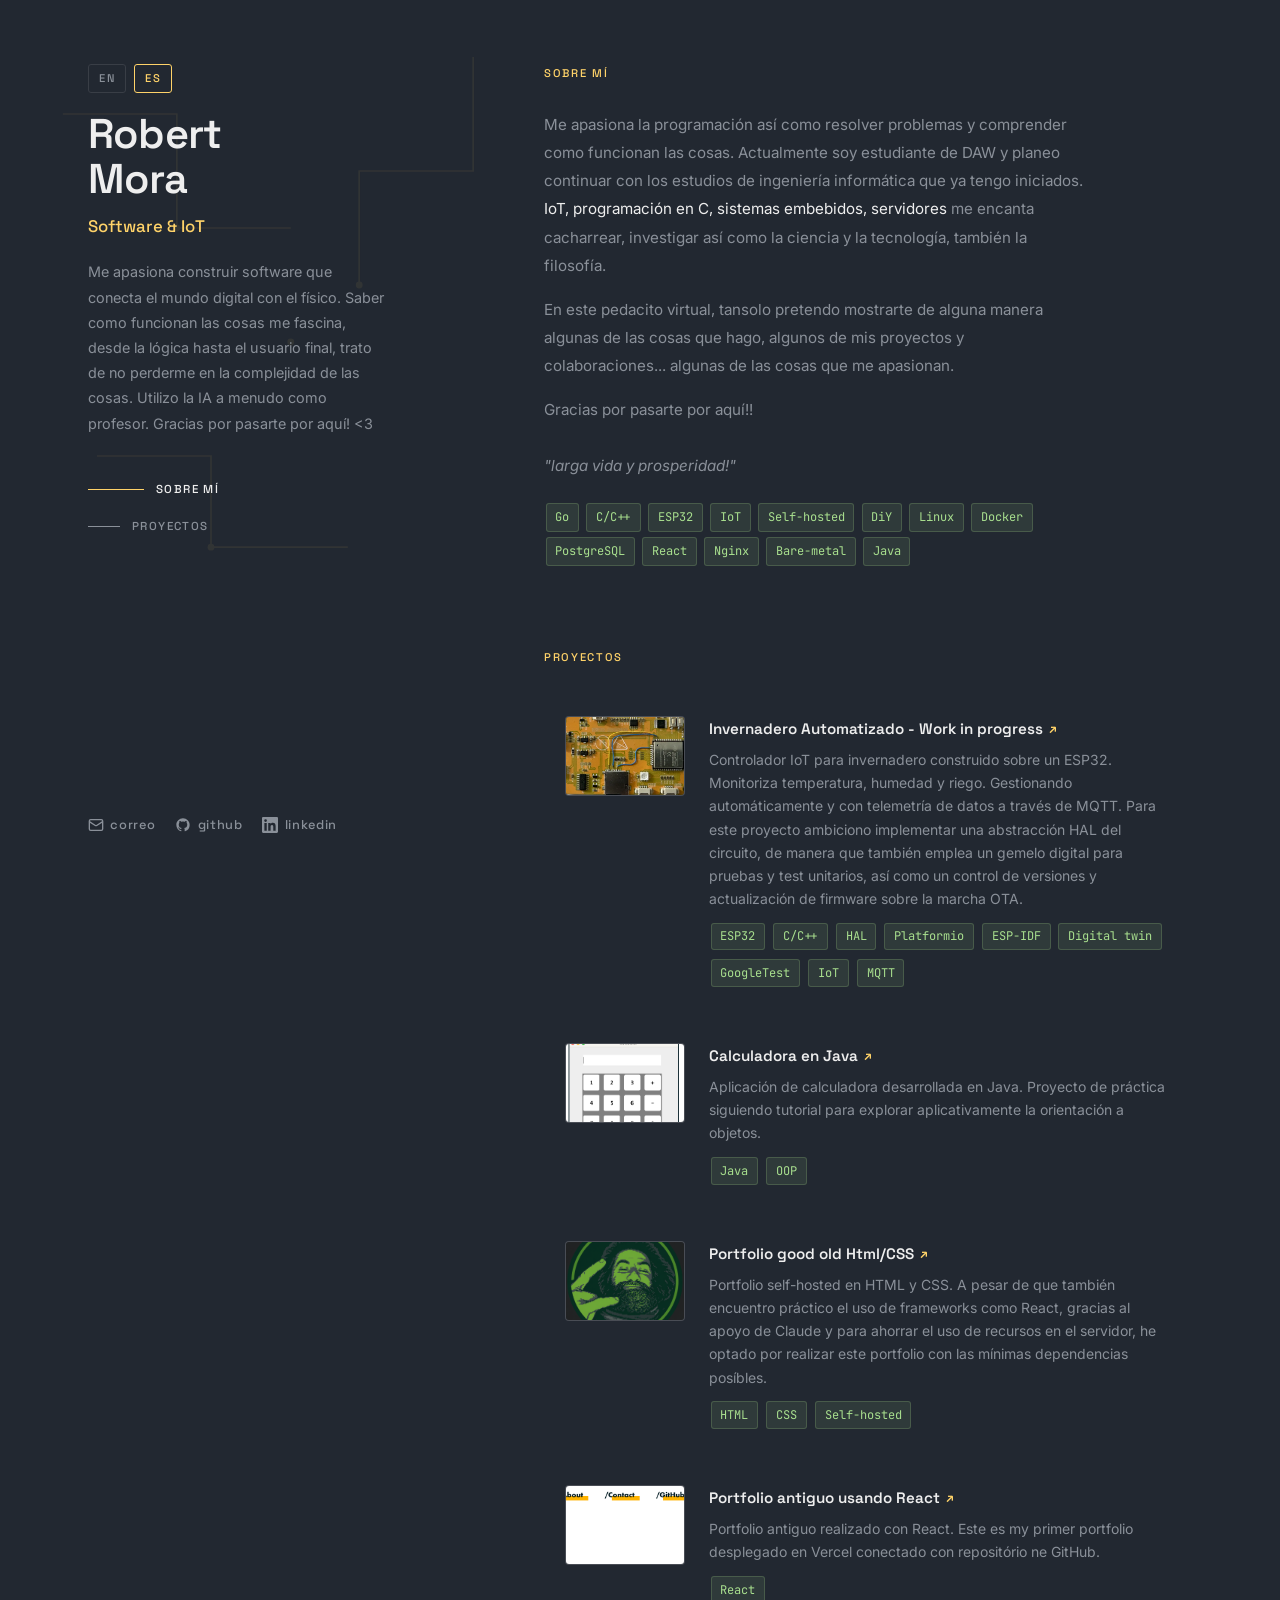
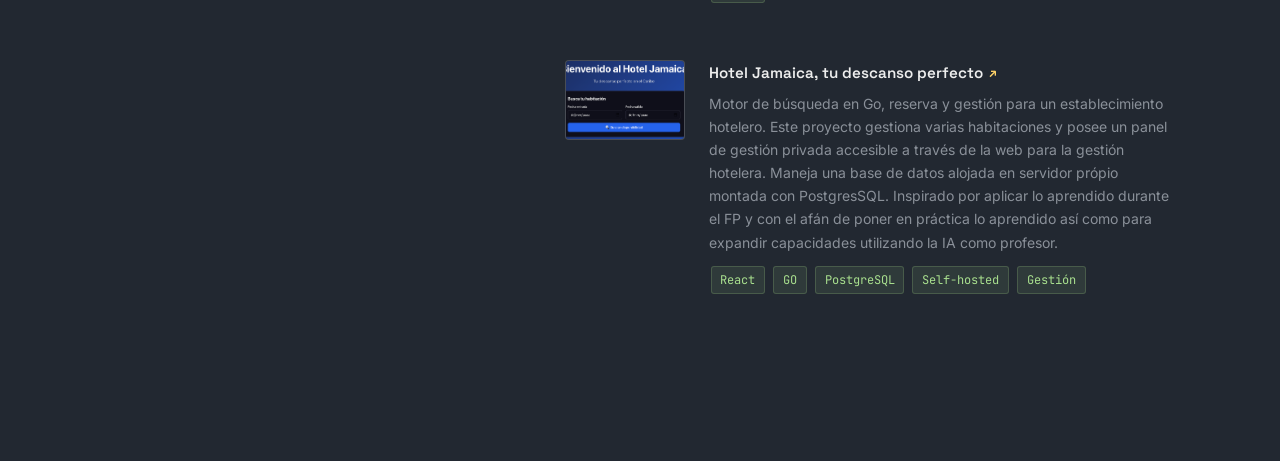
==== commit 6f27ec9d: "changes on the about textfor spanish and english" ====
--- a/html/spanish.html
+++ b/html/spanish.html
@@ -97,27 +97,16 @@
         <div class="about-text">
           <p>
             Me apasiona la programación así como resolver problemas y comprender como funcionan las cosas.
-            es entre chips y IoT. Pero no dejes que eso te distraiga, también me gusta comer rico!<br>
-            <span class="about-highlight">IoT, programación en C, sistemas embebidos, servidores</span>
-            me encanta cacharrear y investigar. No siempre consigo soltar las cosas que llaman mi atención y
-            aprendí que en según que momentos el camino mas corto es a través, aunque hay obstáculos
-            que bien merecen un buen rodeo.
+            Actualmente soy estudiante de DAW y planeo continuar con los estudios de ingeniería informática
+            que ya tengo iniciados. <span class="about-highlight">IoT, programación en C, sistemas embebidos, servidores</span>
+            me encanta cacharrear, investigar así como la ciencia y la tecnología, también la filosofía.
           </p>
           <p>
-            Actualmente estoy trabajando y terminando el grado en Desarrollo de Aplicaciones Web (DAW) en ILERNA y planeo
-            continuar estudiando Ingeniería de Software en la UOC. Si bien carezco por el momento de experiencia
-            profesional en el mundo del desarrollo, trato de suplir esa carencia con profusión de proyectos.
+            En este pedacito virtual, tansolo pretendo mostrarte de alguna manera algunas de las
+            cosas que hago, algunos de mis proyectos y colaboraciones... algunas de las cosas que me apasionan.
             </p>
           <p>
-            Tengo 47 años y estoy haciendo una transición deliberada
-            de una carrera en trabajos verticales y construcción hacia la ingeniería de software.
-            Siempre me apasionó saber el funcionamiento de las cosas y he encontrado en el desarrollo,
-            una nueva faceta en la cual poder seguir evolucionando y aprendiendo.
-            Me gusta resolver problemas y ver como las cosas toman vida es siempre un gusto.
-          </p>
-          <p>
-            Si has leído hasta aquí, quiere decir que algo he captado tu atención así que te ruego imagines como
-            hago el saludo Vulcano y ...<br><br>
+            Gracias por pasarte por aquí!!<br><br>
             <i>"larga vida y prosperidad!"</i>
           </p>
           <div class="tags">
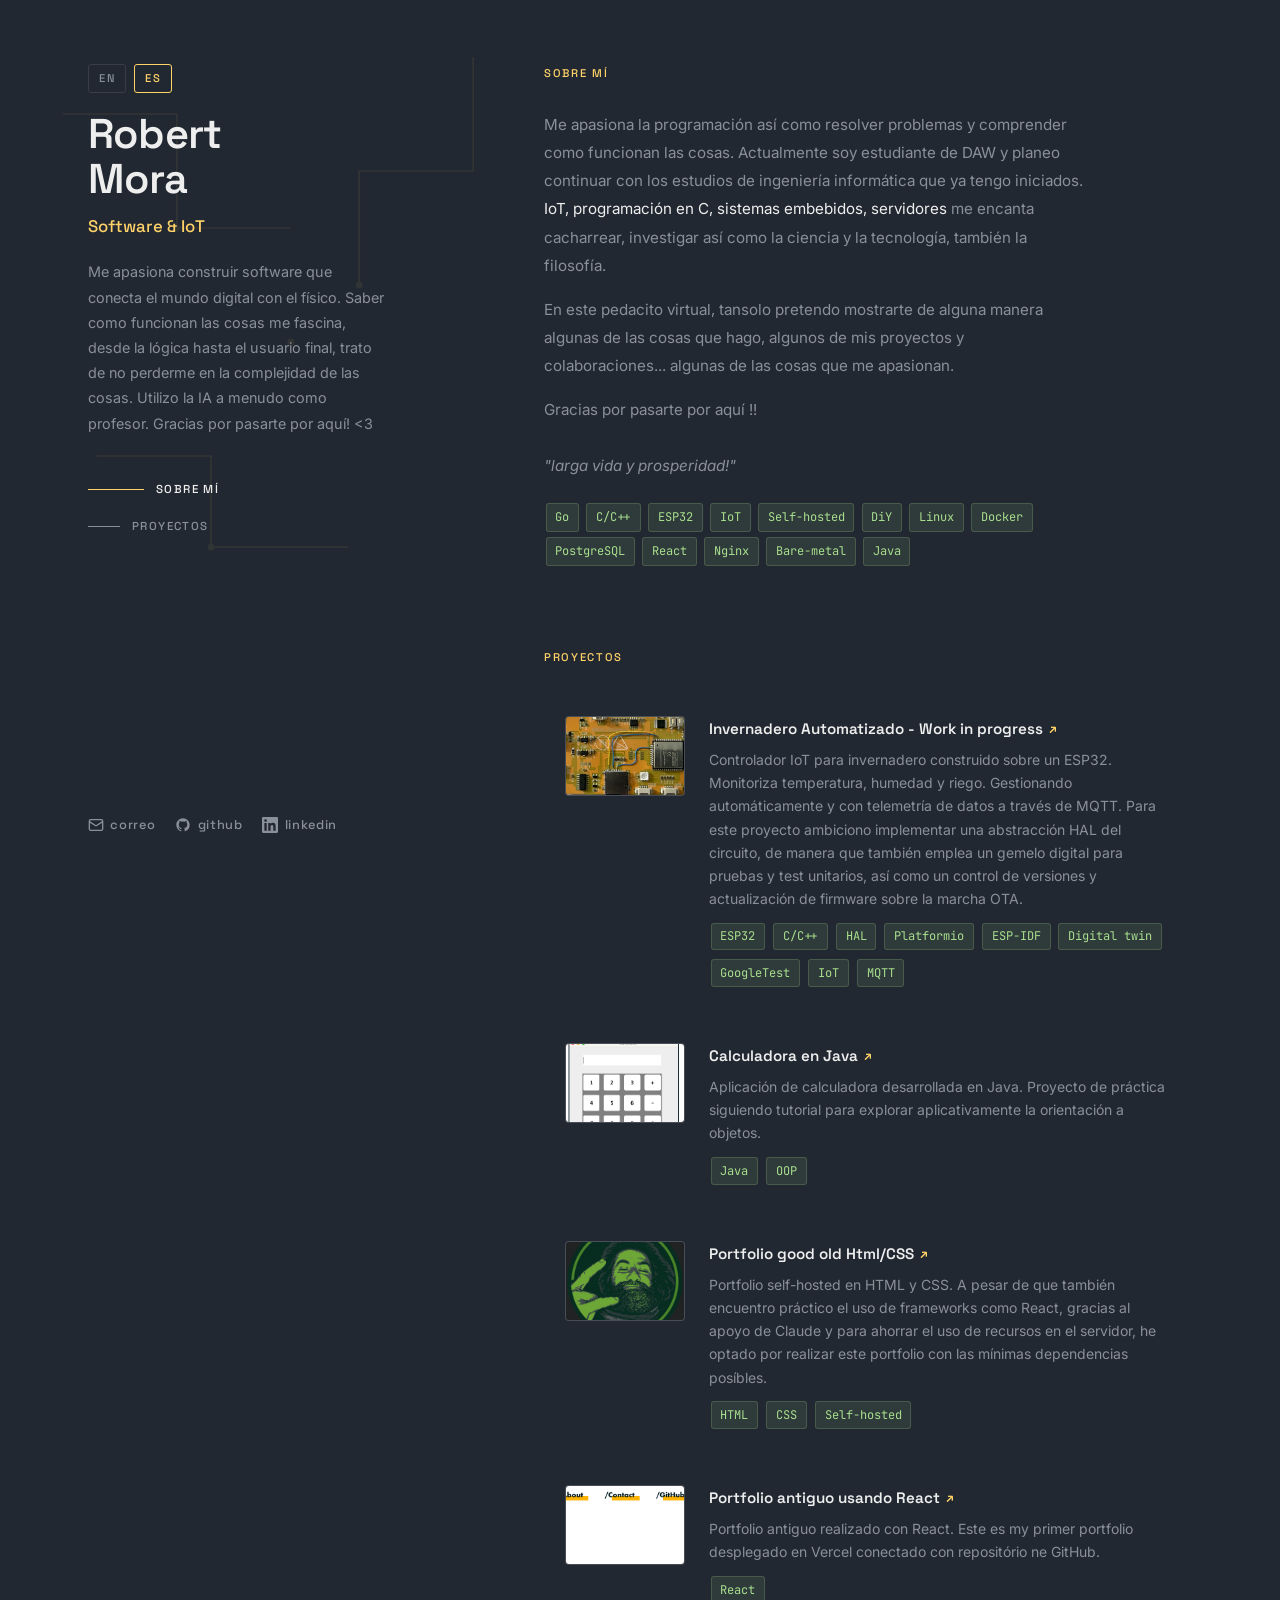
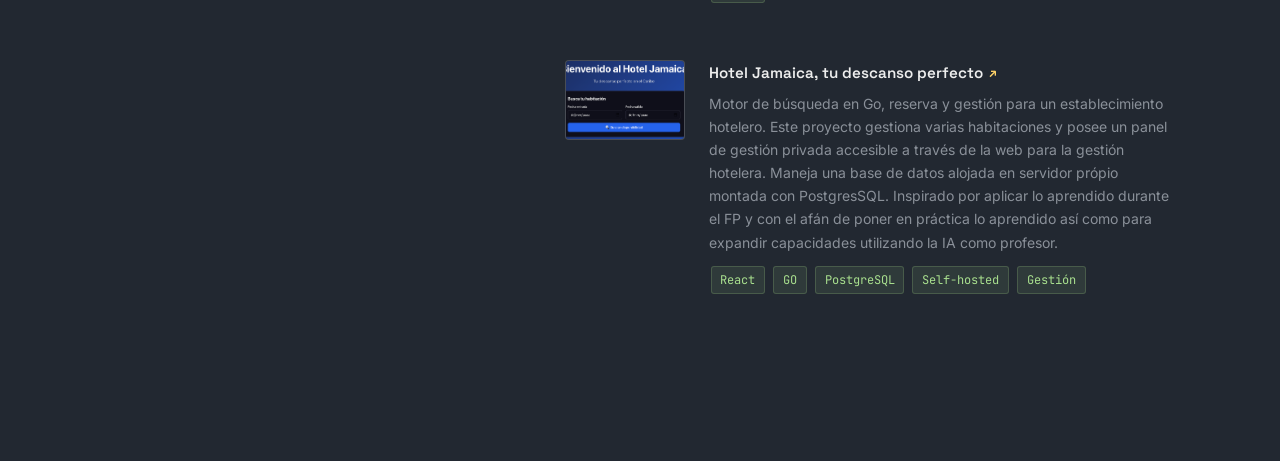
==== commit 4ffd42e0: "changes on the about textfor spanish and english" ====
--- a/html/spanish.html
+++ b/html/spanish.html
@@ -106,7 +106,7 @@
             cosas que hago, algunos de mis proyectos y colaboraciones... algunas de las cosas que me apasionan.
             </p>
           <p>
-            Gracias por pasarte por aquí!!<br><br>
+            Gracias por pasarte por aquí !!<br><br>
             <i>"larga vida y prosperidad!"</i>
           </p>
           <div class="tags">
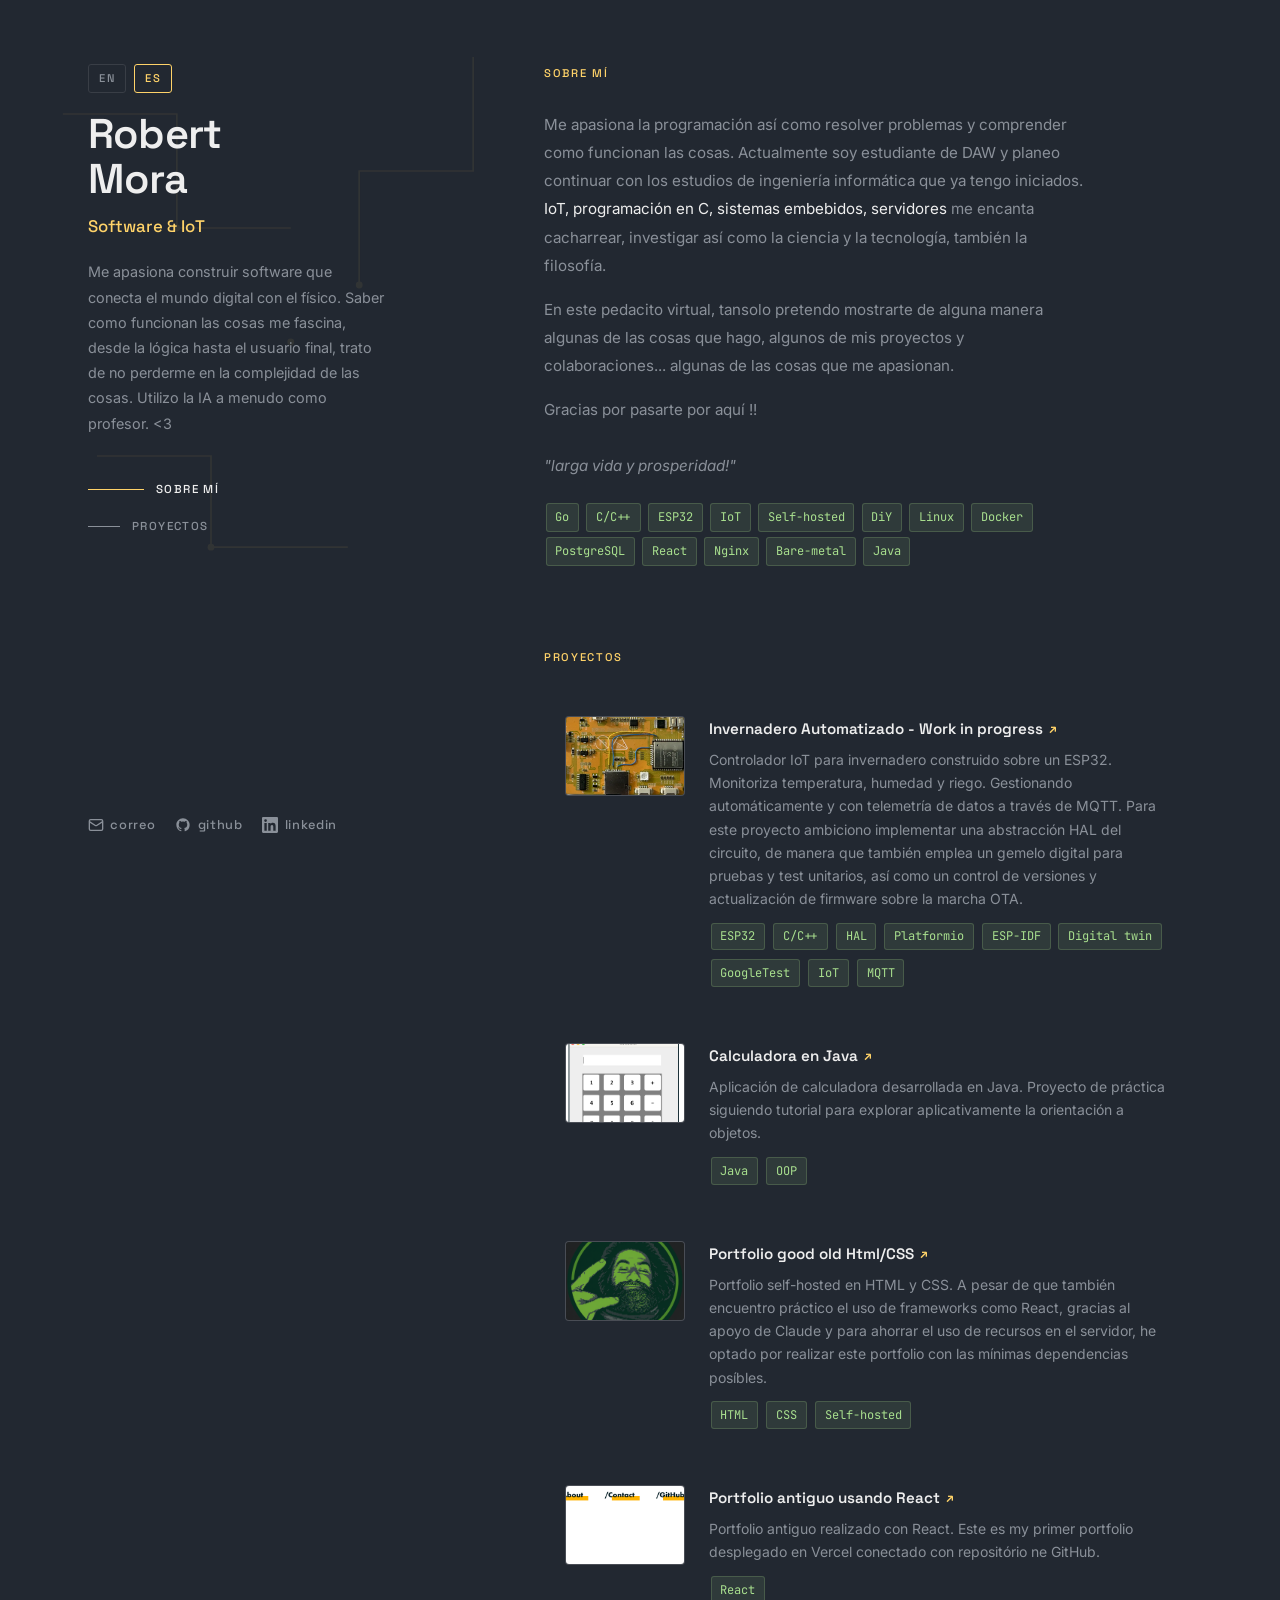
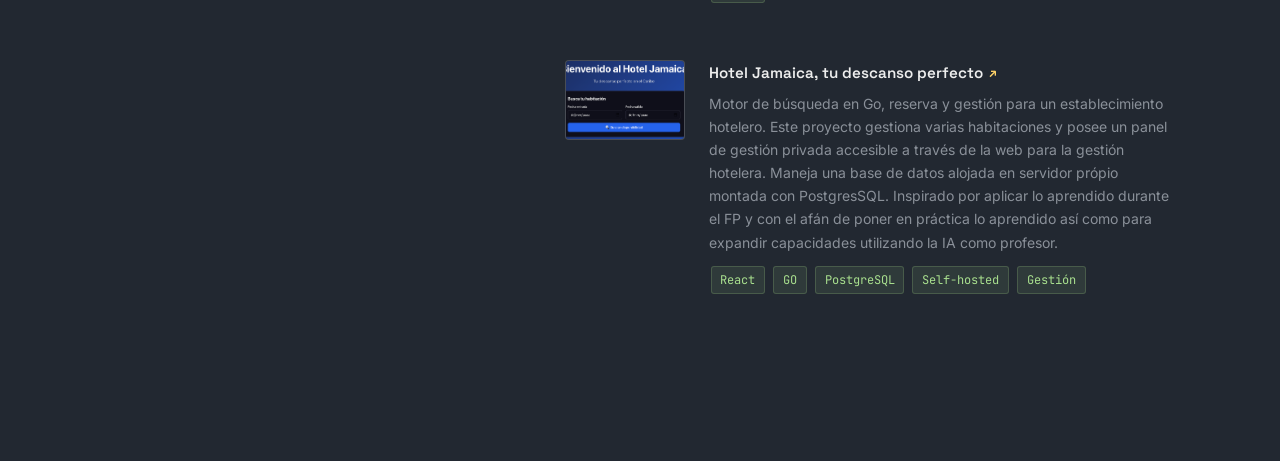
==== commit 0293e195: "changes on the about textfor spanish and english" ====
--- a/html/spanish.html
+++ b/html/spanish.html
@@ -42,7 +42,7 @@
             Saber como funcionan las cosas me fascina, desde la lógica hasta el usuario
             final, trato de no perderme en la complejidad de las cosas.
             Utilizo la IA a menudo como profesor.
-            Gracias por pasarte por aquí! <3
+            <3
           </p>
 
           <nav aria-label="Secciones de la página">
